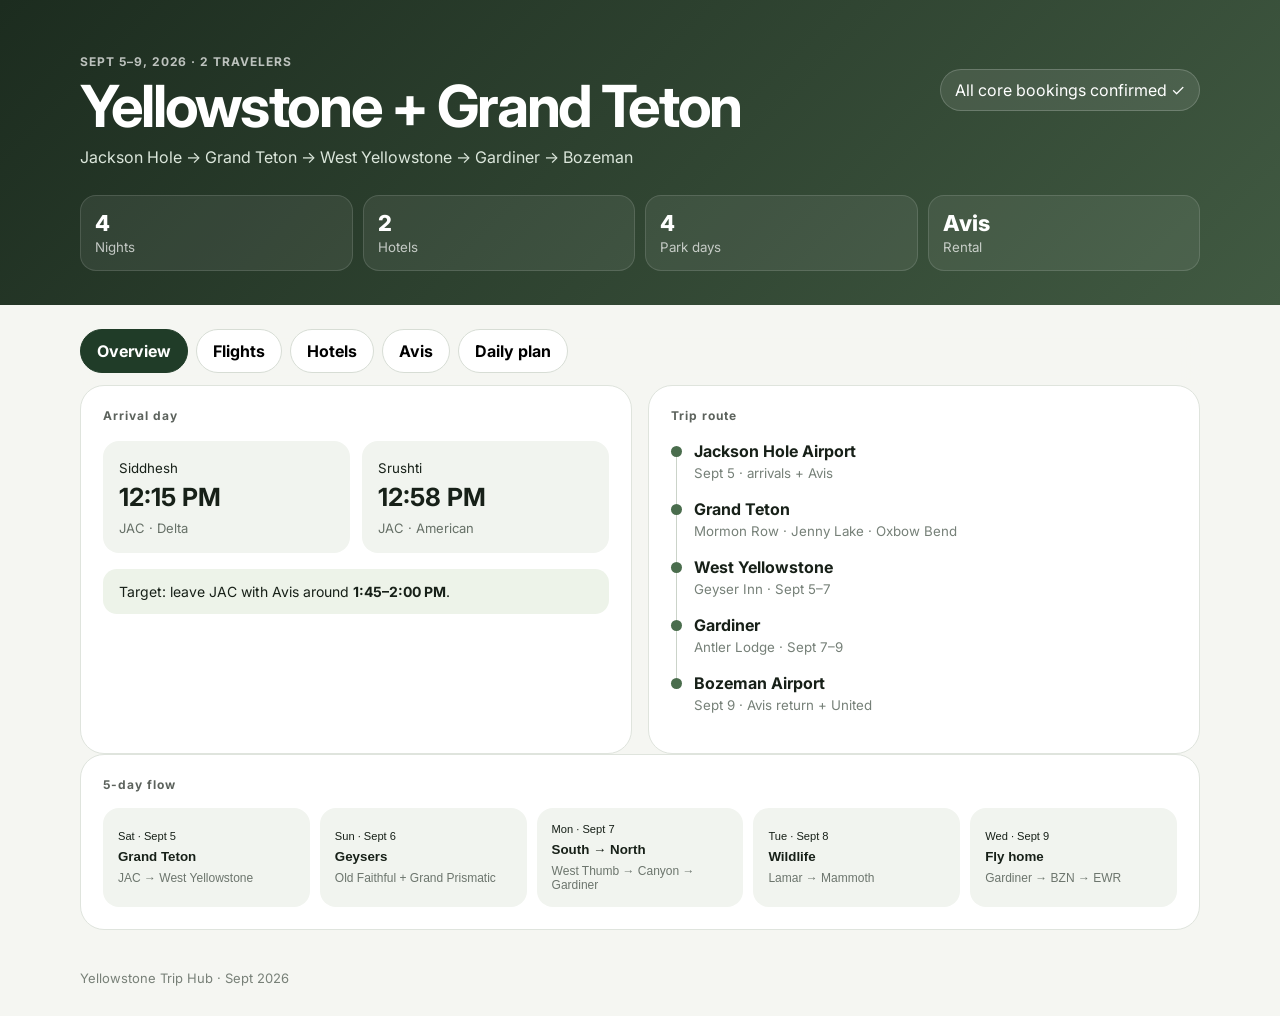
==== yellowstone/index.html @ fd6eacc7 "Add public Yellowstone trip hub" ====
<!doctype html><html lang="en"><head><meta charset="utf-8"/><meta name="viewport" content="width=device-width,initial-scale=1"/><title>Yellowstone + Grand Teton 2026</title><meta name="description" content="Yellowstone + Grand Teton trip hub — Sept 5–9, 2026."/><link rel="preconnect" href="https://fonts.googleapis.com"><link rel="preconnect" href="https://fonts.gstatic.com" crossorigin><link href="https://fonts.googleapis.com/css2?family=Inter:wght@400;500;600;700;800&display=swap" rel="stylesheet"><link rel="stylesheet" href="styles.css"/></head><body><header class="hero"><div class="wrap"><div class="eyebrow">SEPT 5–9, 2026 · 2 TRAVELERS</div><div class="hero-row"><div><h1>Yellowstone + Grand Teton</h1><p>Jackson Hole → Grand Teton → West Yellowstone → Gardiner → Bozeman</p></div><div class="status">All core bookings confirmed ✓</div></div><div class="stats"><div><span>4</span><small>Nights</small></div><div><span>2</span><small>Hotels</small></div><div><span>4</span><small>Park days</small></div><div><span>Avis</span><small>Rental</small></div></div></div></header><main class="wrap"><nav class="tabs"><button class="tab active" data-tab="overview">Overview</button><button class="tab" data-tab="flights">Flights</button><button class="tab" data-tab="hotels">Hotels</button><button class="tab" data-tab="car">Avis</button><button class="tab" data-tab="itinerary">Daily plan</button></nav><section id="overview" class="panel active"><div class="grid two"><article class="card"><div class="section-title">Arrival day</div><div class="arrival-grid"><div class="arrival"><small>Siddhesh</small><strong>12:15 PM</strong><span>JAC · Delta</span></div><div class="arrival"><small>Srushti</small><strong>12:58 PM</strong><span>JAC · American</span></div></div><div class="callout">Target: leave JAC with Avis around <strong>1:45–2:00 PM</strong>.</div></article><article class="card"><div class="section-title">Trip route</div><div class="route"><div><i></i><span><b>Jackson Hole Airport</b><small>Sept 5 · arrivals + Avis</small></span></div><div><i></i><span><b>Grand Teton</b><small>Mormon Row · Jenny Lake · Oxbow Bend</small></span></div><div><i></i><span><b>West Yellowstone</b><small>Geyser Inn · Sept 5–7</small></span></div><div><i></i><span><b>Gardiner</b><small>Antler Lodge · Sept 7–9</small></span></div><div><i></i><span><b>Bozeman Airport</b><small>Sept 9 · Avis return + United</small></span></div></div></article></div><article class="card"><div class="section-title">5-day flow</div><div class="day-strip"><button data-open-day="d5"><small>Sat · Sept 5</small><b>Grand Teton</b><span>JAC → West Yellowstone</span></button><button data-open-day="d6"><small>Sun · Sept 6</small><b>Geysers</b><span>Old Faithful + Grand Prismatic</span></button><button data-open-day="d7"><small>Mon · Sept 7</small><b>South → North</b><span>West Thumb → Canyon → Gardiner</span></button><button data-open-day="d8"><small>Tue · Sept 8</small><b>Wildlife</b><span>Lamar → Mammoth</span></button><button data-open-day="d9"><small>Wed · Sept 9</small><b>Fly home</b><span>Gardiner → BZN → EWR</span></button></div></article></section><section id="flights" class="panel"><div class="grid two"><article class="ticket"><div class="ticket-top"><div><small>SIDDHESH · OUTBOUND · SEPT 5</small><h2>Delta</h2></div><span>2 segments</span></div><div class="airport-row"><div><b>SEA</b><strong>7:15 AM</strong></div><div class="plane">✈<small>via SLC</small></div><div class="right"><b>JAC</b><strong>12:15 PM</strong></div></div><div class="ticket-bottom"><div><small>DL2858</small><b>SEA → SLC</b><span>Seat 22A</span></div><div><small>DL2282</small><b>SLC → JAC</b><span>Seat 14F</span></div></div><a class="action" href="https://www.delta.com/my-trips/search" target="_blank" rel="noopener">Open Delta My Trips ↗</a></article><article class="ticket"><div class="ticket-top"><div><small>SRUSHTI · OUTBOUND · SEPT 5</small><h2>American AA2295</h2></div><span class="good">Confirmed ✓</span></div><div class="airport-row"><div><b>JFK</b><strong>10:00 AM</strong><small>Terminal 8</small></div><div class="plane">✈<small>Nonstop</small></div><div class="right"><b>JAC</b><strong>12:58 PM</strong></div></div><div class="ticket-bottom three"><div><small>PASSENGER</small><b>Srushti</b></div><div><small>SEAT</small><b>25A</b></div><div><small>STATUS</small><b>Confirmed</b></div></div><a class="action" href="https://www.aa.com/reservation/view/find-your-trip" target="_blank" rel="noopener">Open American booking ↗</a></article></div><article class="ticket wide"><div class="ticket-top"><div><small>RETURN · BOTH TRAVELERS · SEPT 9</small><h2>United UA2650</h2></div><span>Nonstop · 4h 19m</span></div><div class="airport-row large"><div><b>BZN</b><strong>1:21 PM</strong></div><div class="plane line">✈<small>737 MAX 8</small></div><div class="right"><b>EWR</b><strong>7:40 PM</strong></div></div><div class="callout"><strong>Siddhesh:</strong> Seat 32A · <strong>Srushti:</strong> booking confirmed</div><a class="action" href="https://www.united.com/en/us/manageres/mytrips" target="_blank" rel="noopener">Open United My Trips ↗</a></article></section><section id="hotels" class="panel"><div class="grid two"><article class="hotel-card"><div class="hotel-photo photo-west"></div><div class="hotel-body"><small>STAY 1 · SEPT 5–7</small><h2>Geyser Inn</h2><p>West Yellowstone, Montana</p><div class="hotel-times"><div><small>CHECK-IN</small><b>Sept 5 · 4:00 PM</b></div><div><small>CHECK-OUT</small><b>Sept 7 · 11:00 AM</b></div></div><div class="links"><a href="https://www.google.com/maps/search/?api=1&query=Geyser+Inn+West+Yellowstone" target="_blank" rel="noopener">Maps ↗</a><a href="https://www.hotels.com/" target="_blank" rel="noopener">Hotels.com ↗</a></div></div></article><article class="hotel-card"><div class="hotel-photo photo-gardiner"></div><div class="hotel-body"><small>STAY 2 · SEPT 7–9</small><h2>Antler Lodge</h2><p>107 Hellroaring Street, Gardiner, MT 59030</p><div class="room">Standard Room · 2 Queen Beds · 2 guests</div><div class="links"><a href="https://www.google.com/maps/search/?api=1&query=Antler+Lodge+Gardiner+Montana" target="_blank" rel="noopener">Maps ↗</a></div></div></article></div></section><section id="car" class="panel"><article class="card"><div class="section-title">One-way rental · Avis</div><h2>Jackson Hole → Bozeman</h2><div class="car-flow"><div><small>PICKUP</small><b>JAC</b><strong>Sept 5 · 12:00 PM</strong><span>Jackson Hole Airport</span><a href="https://www.google.com/maps/search/?api=1&query=Avis+Jackson+Hole+Airport" target="_blank" rel="noopener">Open Maps ↗</a></div><div class="arrow">→</div><div><small>DROP-OFF</small><b>BZN</b><strong>Sept 9 · booked 12:00 PM</strong><span>Bozeman Airport</span><a href="https://www.google.com/maps/search/?api=1&query=Avis+Bozeman+Airport" target="_blank" rel="noopener">Open Maps ↗</a></div></div><div class="callout">Recommended actual return: <strong>10:45–11:00 AM</strong> for the 1:21 PM United flight.</div><a class="action" href="https://www.avis.com/en/reservation/view-modify-cancel" target="_blank" rel="noopener">Manage Avis reservation ↗</a></article></section><section id="itinerary" class="panel"><div class="timeline"><article id="d5" class="day-card"><header><small>SAT · SEPT 5</small><h2>Grand Teton arrival day</h2><span>LOCKED</span></header><div class="stops"><a href="https://www.google.com/maps/search/?api=1&query=Mormon+Row+Grand+Teton" target="_blank"><b>Mormon Row</b><small>20–30 min</small></a><a href="https://www.google.com/maps/search/?api=1&query=Snake+River+Overlook+Grand+Teton" target="_blank"><b>Snake River Overlook</b><small>10–15 min</small></a><a href="https://www.google.com/maps/search/?api=1&query=Jenny+Lake+Scenic+Drive" target="_blank"><b>Jenny Lake Scenic Drive</b><small>30–45 min</small></a><a href="https://www.google.com/maps/search/?api=1&query=Oxbow+Bend+Grand+Teton" target="_blank"><b>Oxbow Bend</b><small>15–20 min</small></a></div><p>Then drive north to West Yellowstone. West Thumb only if substantially ahead of schedule.</p></article><article id="d6" class="day-card"><header><small>SUN · SEPT 6</small><h2>Geyser country</h2></header><ol><li><b>Old Faithful + Upper Geyser Basin</b><span>~3 hr · start around 6:00 AM</span></li><li><b>Black Sand Basin</b><span>30–45 min</span></li><li><b>Grand Prismatic boardwalk + Overlook</b><span>Later morning / noon</span></li><li><b>Norris Geyser Basin</b><span>Optional if timing and energy are good</span></li></ol></article><article id="d7" class="day-card"><header><small>MON · SEPT 7</small><h2>South → North Yellowstone</h2></header><div class="chips"><span>West Thumb</span><span>Yellowstone Lake</span><span>Mud Volcano</span><span>Hayden Valley</span><span>Lower Falls</span><span>Artist Point</span><span>Upper Falls</span><span>Gardiner</span></div></article><article id="d8" class="day-card"><header><small>TUE · SEPT 8</small><h2>Wildlife + Mammoth</h2></header><div class="time-grid"><div><small>~5:30 AM</small><b>Lamar Valley</b><span>2–3 hr · sunrise wildlife</span></div><div><small>LATE MORNING</small><b>Tower Fall</b><span>20–30 min</span></div><div><small>MIDDAY</small><b>Mammoth Terraces</b><span>1–1.5 hr · must-do</span></div></div></article><article id="d9" class="day-card"><header><small>WED · SEPT 9</small><h2>Fly home</h2></header><div class="time-grid"><div><small>~8:30 AM</small><b>Leave Gardiner</b></div><div><small>10:45–11:00 AM</small><b>Return Avis at BZN</b></div><div><small>1:21 PM</small><b>UA2650 departs</b></div></div></article></div></section></main><footer class="wrap footer">Yellowstone Trip Hub · Sept 2026</footer><script src="app.js"></script></body></html>
---- yellowstone/styles.css ----
*{box-sizing:border-box}html{scroll-behavior:smooth}body{margin:0;font-family:Inter,system-ui,sans-serif;background:#f5f6f2;color:#172018}.wrap{width:min(1120px,calc(100% - 32px));margin:auto}.hero{background:linear-gradient(135deg,#1c2c1f,#415a42);color:#fff;padding:54px 0 34px}.eyebrow,.section-title,.ticket small,.hotel-card small,.ref-card small{letter-spacing:.08em;font-size:12px;font-weight:700;opacity:.7}.hero-row{display:flex;justify-content:space-between;align-items:flex-start;gap:24px}.hero h1{font-size:clamp(32px,6vw,58px);line-height:1;margin:8px 0 12px;letter-spacing:-.04em}.hero p{margin:0;color:#dbe6db}.status{background:#ffffff18;border:1px solid #ffffff30;padding:10px 14px;border-radius:999px;white-space:nowrap}.stats{display:grid;grid-template-columns:repeat(4,1fr);gap:10px;margin-top:28px}.stats div{background:#ffffff12;border:1px solid #ffffff20;border-radius:16px;padding:14px}.stats span{display:block;font-size:22px;font-weight:800}.stats small{opacity:.7}main{padding:24px 0 40px}.tabs{display:flex;gap:8px;overflow:auto;padding-bottom:12px;position:sticky;top:0;background:#f5f6f2ee;backdrop-filter:blur(12px);z-index:5}.tab{border:1px solid #d7ddd5;background:white;padding:11px 16px;border-radius:999px;font:inherit;font-weight:700;cursor:pointer;white-space:nowrap}.tab.active{background:#203c28;color:white;border-color:#203c28}.panel{display:none}.panel.active{display:block}.grid{display:grid;gap:16px}.grid.two{grid-template-columns:repeat(2,minmax(0,1fr))}.grid.three{grid-template-columns:repeat(3,minmax(0,1fr))}.card,.ticket,.hotel-card,.day-card,.ref-card{background:white;border:1px solid #dfe4dd;border-radius:24px;overflow:hidden}.card{padding:22px}.card h2{margin:6px 0 0}.arrival-grid{display:grid;grid-template-columns:1fr 1fr;gap:12px;margin-top:18px}.arrival{background:#f1f4ef;border-radius:16px;padding:16px}.arrival strong{display:block;font-size:25px;margin:5px 0}.arrival span{font-size:13px;color:#667067}.callout{margin-top:16px;padding:14px 16px;background:#edf3e9;border-radius:14px;font-size:14px}.route{margin-top:18px}.route>div{display:flex;gap:12px;min-height:58px}.route i{width:11px;height:11px;background:#4a6d4d;border-radius:50%;margin-top:5px;position:relative;flex:none}.route>div:not(:last-child) i:after{content:"";position:absolute;left:5px;top:11px;width:1px;height:47px;background:#cbd3c9}.route b,.route small{display:block}.route small{color:#768078;margin-top:4px}.day-strip{display:grid;grid-template-columns:repeat(5,1fr);gap:10px;margin-top:16px}.day-strip button{border:0;background:#f1f4ef;border-radius:16px;padding:15px;text-align:left;cursor:pointer;color:inherit}.day-strip small,.day-strip b,.day-strip span{display:block}.day-strip b{margin:7px 0}.day-strip span{font-size:12px;color:#6c756d}.ticket{padding:0}.ticket-top,.ticket-bottom{display:flex;justify-content:space-between;gap:16px;padding:20px}.ticket-top h2{margin:5px 0 0}.ticket-top>span{background:#f1f4ef;padding:8px 10px;border-radius:999px;height:max-content;font-size:12px}.ticket-top .good{background:#e9f4e8}.airport-row{display:grid;grid-template-columns:1fr auto 1fr;align-items:center;padding:10px 20px 24px}.airport-row b{font-size:34px}.airport-row strong,.airport-row small{display:block;margin-top:5px}.airport-row .right{text-align:right}.plane{text-align:center;color:#6d756e}.plane small{font-size:11px}.ticket-bottom{border-top:1px dashed #cbd1ca;background:#f7f8f5}.ticket-bottom>div{display:flex;flex-direction:column;gap:4px}.ticket-bottom.three{display:grid;grid-template-columns:repeat(3,1fr)}.action{display:block;margin:0 20px 20px;text-decoration:none;color:#244c2d;font-weight:700;font-size:14px}.hotel-photo{height:150px;background-size:cover;background-position:center}.photo-west{background:linear-gradient(135deg,#5d735d,#a8b8a5)}.photo-gardiner{background:linear-gradient(135deg,#73624e,#bba68a)}.hotel-body{padding:20px}.hotel-body h2{margin:7px 0 4px}.hotel-body p{color:#6a736b}.hotel-times{display:grid;grid-template-columns:1fr 1fr;gap:10px;margin-top:16px}.hotel-times>div,.ref,.room{background:#f3f5f1;border-radius:14px;padding:13px}.hotel-times b,.ref strong{display:block;margin-top:5px}.ref{margin-top:12px}.links{display:flex;gap:10px;margin-top:16px}.links a,.car-flow a{color:#285635;text-decoration:none;font-weight:700;font-size:14px}.car-flow{display:grid;grid-template-columns:1fr auto 1fr;align-items:center;gap:16px;margin-top:20px}.car-flow>div:not(.arrow){background:#f1f4ef;border-radius:18px;padding:18px}.car-flow small,.car-flow b,.car-flow strong,.car-flow span,.car-flow a{display:block}.car-flow b{font-size:34px;margin:5px 0}.car-flow span{color:#687269;margin:6px 0 14px}.arrow{font-size:28px;color:#839084}.timeline{display:grid;gap:16px}.day-card{padding:22px}.day-card header{position:relative}.day-card header h2{margin:5px 0 0}.day-card header span{position:absolute;right:0;top:0;background:#edf3e9;padding:7px 10px;border-radius:999px;font-size:11px;font-weight:800}.stops,.time-grid{display:grid;grid-template-columns:repeat(4,1fr);gap:10px;margin-top:18px}.stops a,.time-grid>div{background:#f1f4ef;border-radius:14px;padding:13px;text-decoration:none;color:inherit}.stops b,.stops small,.time-grid small,.time-grid b,.time-grid span{display:block}.stops small,.time-grid span{color:#6e786f;margin-top:5px}.day-card ol{padding-left:22px}.day-card li{padding:10px}.day-card li span{display:block;color:#6e786f;font-size:13px;margin-top:4px}.chips{display:flex;flex-wrap:wrap;gap:8px;margin-top:16px}.chips span{background:#f1f4ef;border-radius:999px;padding:9px 12px}.time-grid{grid-template-columns:repeat(3,1fr)}.ref-card{padding:18px}.ref-card h3{margin:6px 0}.ref-card p{color:#687269}.ref-card>div{background:#f2f4f0;border-radius:12px;padding:12px;margin-top:10px}.ref-card b{display:block;margin-top:5px;overflow-wrap:anywhere}.privacy-note{margin-top:18px;padding:14px 16px;border-radius:14px;background:#fff3d6;color:#594512;font-size:13px}.footer{padding:0 0 30px;color:#788078;font-size:13px}@media(max-width:800px){.hero-row{display:block}.status{display:inline-block;margin-top:18px}.grid.two,.grid.three{grid-template-columns:1fr}.day-strip{grid-template-columns:1fr 1fr}.stops{grid-template-columns:1fr 1fr}.stats{grid-template-columns:1fr 1fr}.car-flow{grid-template-columns:1fr}.arrow{transform:rotate(90deg);text-align:center}.time-grid{grid-template-columns:1fr}}@media(max-width:480px){.wrap{width:min(100% - 20px,1120px)}.hero{padding-top:38px}.arrival-grid,.hotel-times{grid-template-columns:1fr}.day-strip{grid-template-columns:1fr}.stops{grid-template-columns:1fr}.ticket-bottom.three{grid-template-columns:1fr}.airport-row b{font-size:28px}}
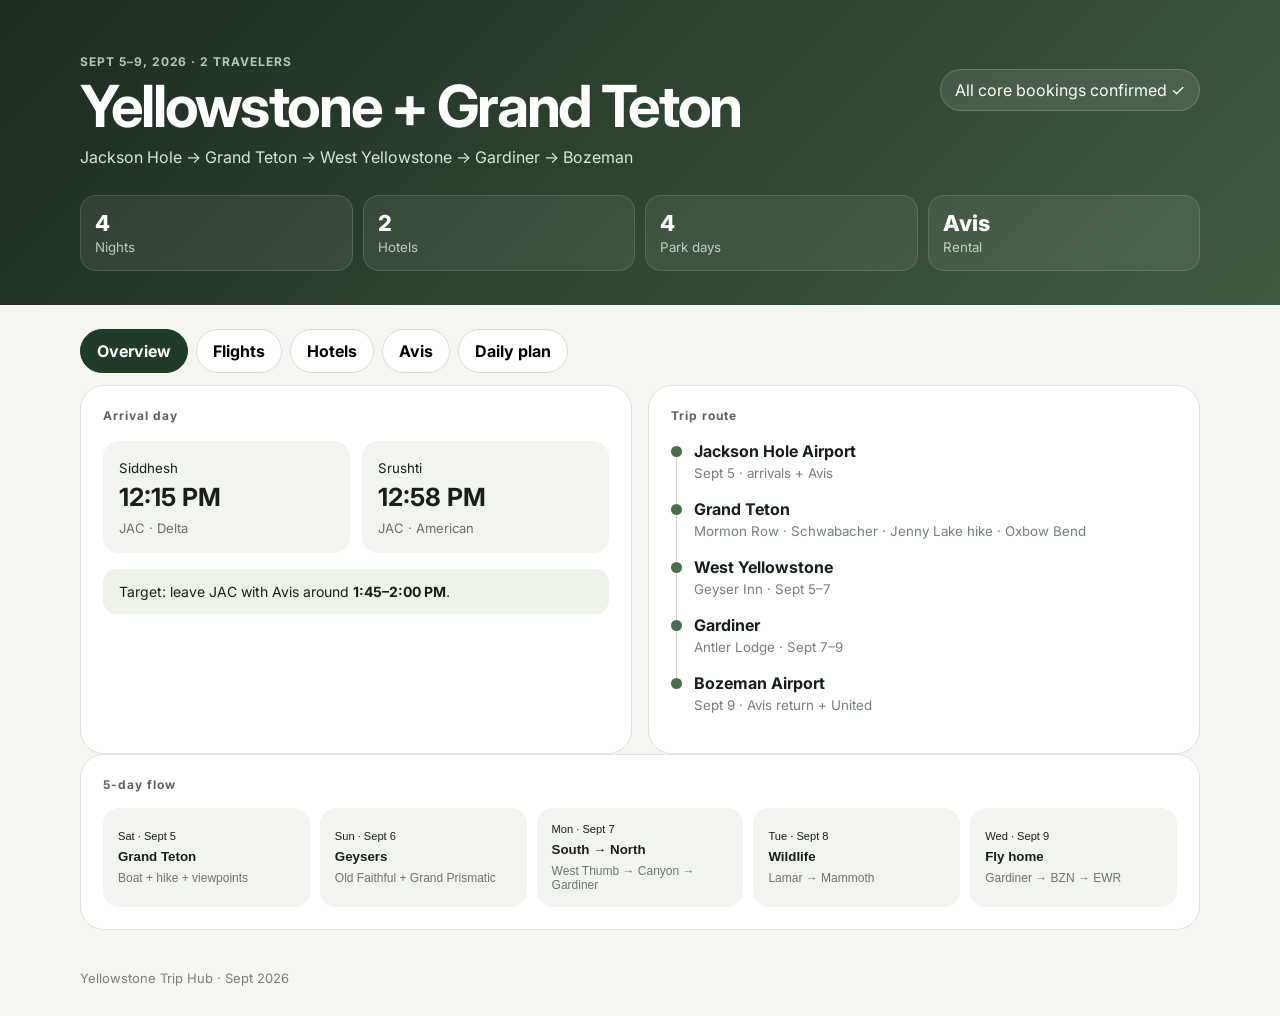
==== commit dbd894cc: "Upgrade Grand Teton day with Jenny Lake hike and Schwabacher" ====
--- a/yellowstone/index.html
+++ b/yellowstone/index.html
@@ -1 +1 @@
-<!doctype html><html lang="en"><head><meta charset="utf-8"/><meta name="viewport" content="width=device-width,initial-scale=1"/><title>Yellowstone + Grand Teton 2026</title><meta name="description" content="Yellowstone + Grand Teton trip hub — Sept 5–9, 2026."/><link rel="preconnect" href="https://fonts.googleapis.com"><link rel="preconnect" href="https://fonts.gstatic.com" crossorigin><link href="https://fonts.googleapis.com/css2?family=Inter:wght@400;500;600;700;800&display=swap" rel="stylesheet"><link rel="stylesheet" href="styles.css"/></head><body><header class="hero"><div class="wrap"><div class="eyebrow">SEPT 5–9, 2026 · 2 TRAVELERS</div><div class="hero-row"><div><h1>Yellowstone + Grand Teton</h1><p>Jackson Hole → Grand Teton → West Yellowstone → Gardiner → Bozeman</p></div><div class="status">All core bookings confirmed ✓</div></div><div class="stats"><div><span>4</span><small>Nights</small></div><div><span>2</span><small>Hotels</small></div><div><span>4</span><small>Park days</small></div><div><span>Avis</span><small>Rental</small></div></div></div></header><main class="wrap"><nav class="tabs"><button class="tab active" data-tab="overview">Overview</button><button class="tab" data-tab="flights">Flights</button><button class="tab" data-tab="hotels">Hotels</button><button class="tab" data-tab="car">Avis</button><button class="tab" data-tab="itinerary">Daily plan</button></nav><section id="overview" class="panel active"><div class="grid two"><article class="card"><div class="section-title">Arrival day</div><div class="arrival-grid"><div class="arrival"><small>Siddhesh</small><strong>12:15 PM</strong><span>JAC · Delta</span></div><div class="arrival"><small>Srushti</small><strong>12:58 PM</strong><span>JAC · American</span></div></div><div class="callout">Target: leave JAC with Avis around <strong>1:45–2:00 PM</strong>.</div></article><article class="card"><div class="section-title">Trip route</div><div class="route"><div><i></i><span><b>Jackson Hole Airport</b><small>Sept 5 · arrivals + Avis</small></span></div><div><i></i><span><b>Grand Teton</b><small>Mormon Row · Jenny Lake · Oxbow Bend</small></span></div><div><i></i><span><b>West Yellowstone</b><small>Geyser Inn · Sept 5–7</small></span></div><div><i></i><span><b>Gardiner</b><small>Antler Lodge · Sept 7–9</small></span></div><div><i></i><span><b>Bozeman Airport</b><small>Sept 9 · Avis return + United</small></span></div></div></article></div><article class="card"><div class="section-title">5-day flow</div><div class="day-strip"><button data-open-day="d5"><small>Sat · Sept 5</small><b>Grand Teton</b><span>JAC → West Yellowstone</span></button><button data-open-day="d6"><small>Sun · Sept 6</small><b>Geysers</b><span>Old Faithful + Grand Prismatic</span></button><button data-open-day="d7"><small>Mon · Sept 7</small><b>South → North</b><span>West Thumb → Canyon → Gardiner</span></button><button data-open-day="d8"><small>Tue · Sept 8</small><b>Wildlife</b><span>Lamar → Mammoth</span></button><button data-open-day="d9"><small>Wed · Sept 9</small><b>Fly home</b><span>Gardiner → BZN → EWR</span></button></div></article></section><section id="flights" class="panel"><div class="grid two"><article class="ticket"><div class="ticket-top"><div><small>SIDDHESH · OUTBOUND · SEPT 5</small><h2>Delta</h2></div><span>2 segments</span></div><div class="airport-row"><div><b>SEA</b><strong>7:15 AM</strong></div><div class="plane">✈<small>via SLC</small></div><div class="right"><b>JAC</b><strong>12:15 PM</strong></div></div><div class="ticket-bottom"><div><small>DL2858</small><b>SEA → SLC</b><span>Seat 22A</span></div><div><small>DL2282</small><b>SLC → JAC</b><span>Seat 14F</span></div></div><a class="action" href="https://www.delta.com/my-trips/search" target="_blank" rel="noopener">Open Delta My Trips ↗</a></article><article class="ticket"><div class="ticket-top"><div><small>SRUSHTI · OUTBOUND · SEPT 5</small><h2>American AA2295</h2></div><span class="good">Confirmed ✓</span></div><div class="airport-row"><div><b>JFK</b><strong>10:00 AM</strong><small>Terminal 8</small></div><div class="plane">✈<small>Nonstop</small></div><div class="right"><b>JAC</b><strong>12:58 PM</strong></div></div><div class="ticket-bottom three"><div><small>PASSENGER</small><b>Srushti</b></div><div><small>SEAT</small><b>25A</b></div><div><small>STATUS</small><b>Confirmed</b></div></div><a class="action" href="https://www.aa.com/reservation/view/find-your-trip" target="_blank" rel="noopener">Open American booking ↗</a></article></div><article class="ticket wide"><div class="ticket-top"><div><small>RETURN · BOTH TRAVELERS · SEPT 9</small><h2>United UA2650</h2></div><span>Nonstop · 4h 19m</span></div><div class="airport-row large"><div><b>BZN</b><strong>1:21 PM</strong></div><div class="plane line">✈<small>737 MAX 8</small></div><div class="right"><b>EWR</b><strong>7:40 PM</strong></div></div><div class="callout"><strong>Siddhesh:</strong> Seat 32A · <strong>Srushti:</strong> booking confirmed</div><a class="action" href="https://www.united.com/en/us/manageres/mytrips" target="_blank" rel="noopener">Open United My Trips ↗</a></article></section><section id="hotels" class="panel"><div class="grid two"><article class="hotel-card"><div class="hotel-photo photo-west"></div><div class="hotel-body"><small>STAY 1 · SEPT 5–7</small><h2>Geyser Inn</h2><p>West Yellowstone, Montana</p><div class="hotel-times"><div><small>CHECK-IN</small><b>Sept 5 · 4:00 PM</b></div><div><small>CHECK-OUT</small><b>Sept 7 · 11:00 AM</b></div></div><div class="links"><a href="https://www.google.com/maps/search/?api=1&query=Geyser+Inn+West+Yellowstone" target="_blank" rel="noopener">Maps ↗</a><a href="https://www.hotels.com/" target="_blank" rel="noopener">Hotels.com ↗</a></div></div></article><article class="hotel-card"><div class="hotel-photo photo-gardiner"></div><div class="hotel-body"><small>STAY 2 · SEPT 7–9</small><h2>Antler Lodge</h2><p>107 Hellroaring Street, Gardiner, MT 59030</p><div class="room">Standard Room · 2 Queen Beds · 2 guests</div><div class="links"><a href="https://www.google.com/maps/search/?api=1&query=Antler+Lodge+Gardiner+Montana" target="_blank" rel="noopener">Maps ↗</a></div></div></article></div></section><section id="car" class="panel"><article class="card"><div class="section-title">One-way rental · Avis</div><h2>Jackson Hole → Bozeman</h2><div class="car-flow"><div><small>PICKUP</small><b>JAC</b><strong>Sept 5 · 12:00 PM</strong><span>Jackson Hole Airport</span><a href="https://www.google.com/maps/search/?api=1&query=Avis+Jackson+Hole+Airport" target="_blank" rel="noopener">Open Maps ↗</a></div><div class="arrow">→</div><div><small>DROP-OFF</small><b>BZN</b><strong>Sept 9 · booked 12:00 PM</strong><span>Bozeman Airport</span><a href="https://www.google.com/maps/search/?api=1&query=Avis+Bozeman+Airport" target="_blank" rel="noopener">Open Maps ↗</a></div></div><div class="callout">Recommended actual return: <strong>10:45–11:00 AM</strong> for the 1:21 PM United flight.</div><a class="action" href="https://www.avis.com/en/reservation/view-modify-cancel" target="_blank" rel="noopener">Manage Avis reservation ↗</a></article></section><section id="itinerary" class="panel"><div class="timeline"><article id="d5" class="day-card"><header><small>SAT · SEPT 5</small><h2>Grand Teton arrival day</h2><span>LOCKED</span></header><div class="stops"><a href="https://www.google.com/maps/search/?api=1&query=Mormon+Row+Grand+Teton" target="_blank"><b>Mormon Row</b><small>20–30 min</small></a><a href="https://www.google.com/maps/search/?api=1&query=Snake+River+Overlook+Grand+Teton" target="_blank"><b>Snake River Overlook</b><small>10–15 min</small></a><a href="https://www.google.com/maps/search/?api=1&query=Jenny+Lake+Scenic+Drive" target="_blank"><b>Jenny Lake Scenic Drive</b><small>30–45 min</small></a><a href="https://www.google.com/maps/search/?api=1&query=Oxbow+Bend+Grand+Teton" target="_blank"><b>Oxbow Bend</b><small>15–20 min</small></a></div><p>Then drive north to West Yellowstone. West Thumb only if substantially ahead of schedule.</p></article><article id="d6" class="day-card"><header><small>SUN · SEPT 6</small><h2>Geyser country</h2></header><ol><li><b>Old Faithful + Upper Geyser Basin</b><span>~3 hr · start around 6:00 AM</span></li><li><b>Black Sand Basin</b><span>30–45 min</span></li><li><b>Grand Prismatic boardwalk + Overlook</b><span>Later morning / noon</span></li><li><b>Norris Geyser Basin</b><span>Optional if timing and energy are good</span></li></ol></article><article id="d7" class="day-card"><header><small>MON · SEPT 7</small><h2>South → North Yellowstone</h2></header><div class="chips"><span>West Thumb</span><span>Yellowstone Lake</span><span>Mud Volcano</span><span>Hayden Valley</span><span>Lower Falls</span><span>Artist Point</span><span>Upper Falls</span><span>Gardiner</span></div></article><article id="d8" class="day-card"><header><small>TUE · SEPT 8</small><h2>Wildlife + Mammoth</h2></header><div class="time-grid"><div><small>~5:30 AM</small><b>Lamar Valley</b><span>2–3 hr · sunrise wildlife</span></div><div><small>LATE MORNING</small><b>Tower Fall</b><span>20–30 min</span></div><div><small>MIDDAY</small><b>Mammoth Terraces</b><span>1–1.5 hr · must-do</span></div></div></article><article id="d9" class="day-card"><header><small>WED · SEPT 9</small><h2>Fly home</h2></header><div class="time-grid"><div><small>~8:30 AM</small><b>Leave Gardiner</b></div><div><small>10:45–11:00 AM</small><b>Return Avis at BZN</b></div><div><small>1:21 PM</small><b>UA2650 departs</b></div></div></article></div></section></main><footer class="wrap footer">Yellowstone Trip Hub · Sept 2026</footer><script src="app.js"></script></body></html>+<!doctype html><html lang="en"><head><meta charset="utf-8"/><meta name="viewport" content="width=device-width,initial-scale=1"/><title>Yellowstone + Grand Teton 2026</title><meta name="description" content="Yellowstone + Grand Teton trip hub — Sept 5–9, 2026."/><link rel="preconnect" href="https://fonts.googleapis.com"><link rel="preconnect" href="https://fonts.gstatic.com" crossorigin><link href="https://fonts.googleapis.com/css2?family=Inter:wght@400;500;600;700;800&display=swap" rel="stylesheet"><link rel="stylesheet" href="styles.css"/></head><body><header class="hero"><div class="wrap"><div class="eyebrow">SEPT 5–9, 2026 · 2 TRAVELERS</div><div class="hero-row"><div><h1>Yellowstone + Grand Teton</h1><p>Jackson Hole → Grand Teton → West Yellowstone → Gardiner → Bozeman</p></div><div class="status">All core bookings confirmed ✓</div></div><div class="stats"><div><span>4</span><small>Nights</small></div><div><span>2</span><small>Hotels</small></div><div><span>4</span><small>Park days</small></div><div><span>Avis</span><small>Rental</small></div></div></div></header><main class="wrap"><nav class="tabs"><button class="tab active" data-tab="overview">Overview</button><button class="tab" data-tab="flights">Flights</button><button class="tab" data-tab="hotels">Hotels</button><button class="tab" data-tab="car">Avis</button><button class="tab" data-tab="itinerary">Daily plan</button></nav><section id="overview" class="panel active"><div class="grid two"><article class="card"><div class="section-title">Arrival day</div><div class="arrival-grid"><div class="arrival"><small>Siddhesh</small><strong>12:15 PM</strong><span>JAC · Delta</span></div><div class="arrival"><small>Srushti</small><strong>12:58 PM</strong><span>JAC · American</span></div></div><div class="callout">Target: leave JAC with Avis around <strong>1:45–2:00 PM</strong>.</div></article><article class="card"><div class="section-title">Trip route</div><div class="route"><div><i></i><span><b>Jackson Hole Airport</b><small>Sept 5 · arrivals + Avis</small></span></div><div><i></i><span><b>Grand Teton</b><small>Mormon Row · Schwabacher · Jenny Lake hike · Oxbow Bend</small></span></div><div><i></i><span><b>West Yellowstone</b><small>Geyser Inn · Sept 5–7</small></span></div><div><i></i><span><b>Gardiner</b><small>Antler Lodge · Sept 7–9</small></span></div><div><i></i><span><b>Bozeman Airport</b><small>Sept 9 · Avis return + United</small></span></div></div></article></div><article class="card"><div class="section-title">5-day flow</div><div class="day-strip"><button data-open-day="d5"><small>Sat · Sept 5</small><b>Grand Teton</b><span>Boat + hike + viewpoints</span></button><button data-open-day="d6"><small>Sun · Sept 6</small><b>Geysers</b><span>Old Faithful + Grand Prismatic</span></button><button data-open-day="d7"><small>Mon · Sept 7</small><b>South → North</b><span>West Thumb → Canyon → Gardiner</span></button><button data-open-day="d8"><small>Tue · Sept 8</small><b>Wildlife</b><span>Lamar → Mammoth</span></button><button data-open-day="d9"><small>Wed · Sept 9</small><b>Fly home</b><span>Gardiner → BZN → EWR</span></button></div></article></section><section id="flights" class="panel"><div class="grid two"><article class="ticket"><div class="ticket-top"><div><small>SIDDHESH · OUTBOUND · SEPT 5</small><h2>Delta</h2></div><span>2 segments</span></div><div class="airport-row"><div><b>SEA</b><strong>7:15 AM</strong></div><div class="plane">✈<small>via SLC</small></div><div class="right"><b>JAC</b><strong>12:15 PM</strong></div></div><div class="ticket-bottom"><div><small>DL2858</small><b>SEA → SLC</b><span>Seat 22A</span></div><div><small>DL2282</small><b>SLC → JAC</b><span>Seat 14F</span></div></div><a class="action" href="https://www.delta.com/my-trips/search" target="_blank" rel="noopener">Open Delta My Trips ↗</a></article><article class="ticket"><div class="ticket-top"><div><small>SRUSHTI · OUTBOUND · SEPT 5</small><h2>American AA2295</h2></div><span class="good">Confirmed ✓</span></div><div class="airport-row"><div><b>JFK</b><strong>10:00 AM</strong><small>Terminal 8</small></div><div class="plane">✈<small>Nonstop</small></div><div class="right"><b>JAC</b><strong>12:58 PM</strong></div></div><div class="ticket-bottom three"><div><small>PASSENGER</small><b>Srushti</b></div><div><small>SEAT</small><b>25A</b></div><div><small>STATUS</small><b>Confirmed</b></div></div><a class="action" href="https://www.aa.com/reservation/view/find-your-trip" target="_blank" rel="noopener">Open American booking ↗</a></article></div><article class="ticket wide"><div class="ticket-top"><div><small>RETURN · BOTH TRAVELERS · SEPT 9</small><h2>United UA2650</h2></div><span>Nonstop · 4h 19m</span></div><div class="airport-row large"><div><b>BZN</b><strong>1:21 PM</strong></div><div class="plane line">✈<small>737 MAX 8</small></div><div class="right"><b>EWR</b><strong>7:40 PM</strong></div></div><div class="callout"><strong>Siddhesh:</strong> Seat 32A · <strong>Srushti:</strong> booking confirmed</div><a class="action" href="https://www.united.com/en/us/manageres/mytrips" target="_blank" rel="noopener">Open United My Trips ↗</a></article></section><section id="hotels" class="panel"><div class="grid two"><article class="hotel-card"><div class="hotel-photo photo-west"></div><div class="hotel-body"><small>STAY 1 · SEPT 5–7</small><h2>Geyser Inn</h2><p>West Yellowstone, Montana</p><div class="hotel-times"><div><small>CHECK-IN</small><b>Sept 5 · 4:00 PM</b></div><div><small>CHECK-OUT</small><b>Sept 7 · 11:00 AM</b></div></div><div class="links"><a href="https://www.google.com/maps/search/?api=1&query=Geyser+Inn+West+Yellowstone" target="_blank" rel="noopener">Maps ↗</a><a href="https://www.hotels.com/" target="_blank" rel="noopener">Hotels.com ↗</a></div></div></article><article class="hotel-card"><div class="hotel-photo photo-gardiner"></div><div class="hotel-body"><small>STAY 2 · SEPT 7–9</small><h2>Antler Lodge</h2><p>107 Hellroaring Street, Gardiner, MT 59030</p><div class="room">Standard Room · 2 Queen Beds · 2 guests</div><div class="links"><a href="https://www.google.com/maps/search/?api=1&query=Antler+Lodge+Gardiner+Montana" target="_blank" rel="noopener">Maps ↗</a></div></div></article></div></section><section id="car" class="panel"><article class="card"><div class="section-title">One-way rental · Avis</div><h2>Jackson Hole → Bozeman</h2><div class="car-flow"><div><small>PICKUP</small><b>JAC</b><strong>Sept 5 · 12:00 PM</strong><span>Jackson Hole Airport</span><a href="https://www.google.com/maps/search/?api=1&query=Avis+Jackson+Hole+Airport" target="_blank" rel="noopener">Open Maps ↗</a></div><div class="arrow">→</div><div><small>DROP-OFF</small><b>BZN</b><strong>Sept 9 · booked 12:00 PM</strong><span>Bozeman Airport</span><a href="https://www.google.com/maps/search/?api=1&query=Avis+Bozeman+Airport" target="_blank" rel="noopener">Open Maps ↗</a></div></div><div class="callout">Recommended actual return: <strong>10:45–11:00 AM</strong> for the 1:21 PM United flight.</div><a class="action" href="https://www.avis.com/en/reservation/view-modify-cancel" target="_blank" rel="noopener">Manage Avis reservation ↗</a></article></section><section id="itinerary" class="panel"><div class="timeline"><article id="d5" class="day-card"><header><small>SAT · SEPT 5</small><h2>Grand Teton — actually experience it</h2><span>LOCKED</span></header><ol><li><b>~2:20 PM · Mormon Row</b><span>20–30 min · classic barns + Tetons</span></li><li><b>~3:00 PM · Schwabacher Landing</b><span>30–40 min · short riverside walk, reflections + wildlife potential</span></li><li><b>~3:50–4:00 PM · Jenny Lake</b><span>~2–2.5 hr · shuttle boat → Hidden Falls → Inspiration Point if pace is good → boat back</span></li><li><b>~6:25 PM · Snake River Overlook</b><span>10–15 min · famous roadside viewpoint</span></li><li><b>~6:55 PM · Oxbow Bend</b><span>20–30 min · Mt. Moran, river, wildlife + evening light</span></li><li><b>~7:25 PM onward · drive to West Yellowstone</b><span>Expect a late hotel arrival. Do not rush Jenny Lake just to squeeze in West Thumb.</span></li></ol><div class="callout"><strong>Jenny Lake is the priority.</strong> Sept 5 shuttle operating hours are 7 AM–7 PM and boats run continuously roughly every 10–15 minutes. Hidden Falls is about 1 mile round-trip via shuttle; Inspiration Point is about 1.8 miles round-trip via shuttle.</div><div class="chips"><span>Boat ride ✓</span><span>Hike ✓</span><span>Waterfall ✓</span><span>Mountain viewpoint ✓</span><span>Wildlife/scenery ✓</span></div></article><article id="d6" class="day-card"><header><small>SUN · SEPT 6</small><h2>Geyser country</h2></header><ol><li><b>Old Faithful + Upper Geyser Basin</b><span>~3 hr · start around 6:00 AM</span></li><li><b>Black Sand Basin</b><span>30–45 min</span></li><li><b>Grand Prismatic boardwalk + Overlook</b><span>Later morning / noon</span></li><li><b>Norris Geyser Basin</b><span>Optional if timing and energy are good</span></li></ol></article><article id="d7" class="day-card"><header><small>MON · SEPT 7</small><h2>South → North Yellowstone</h2></header><div class="chips"><span>West Thumb</span><span>Yellowstone Lake</span><span>Mud Volcano</span><span>Hayden Valley</span><span>Lower Falls</span><span>Artist Point</span><span>Upper Falls</span><span>Gardiner</span></div></article><article id="d8" class="day-card"><header><small>TUE · SEPT 8</small><h2>Wildlife + Mammoth</h2></header><div class="time-grid"><div><small>~5:30 AM</small><b>Lamar Valley</b><span>2–3 hr · sunrise wildlife</span></div><div><small>LATE MORNING</small><b>Tower Fall</b><span>20–30 min</span></div><div><small>MIDDAY</small><b>Mammoth Terraces</b><span>1–1.5 hr · must-do</span></div></div></article><article id="d9" class="day-card"><header><small>WED · SEPT 9</small><h2>Fly home</h2></header><div class="time-grid"><div><small>~8:30 AM</small><b>Leave Gardiner</b></div><div><small>10:45–11:00 AM</small><b>Return Avis at BZN</b></div><div><small>1:21 PM</small><b>UA2650 departs</b></div></div></article></div></section></main><footer class="wrap footer">Yellowstone Trip Hub · Sept 2026</footer><script src="app.js"></script></body></html>
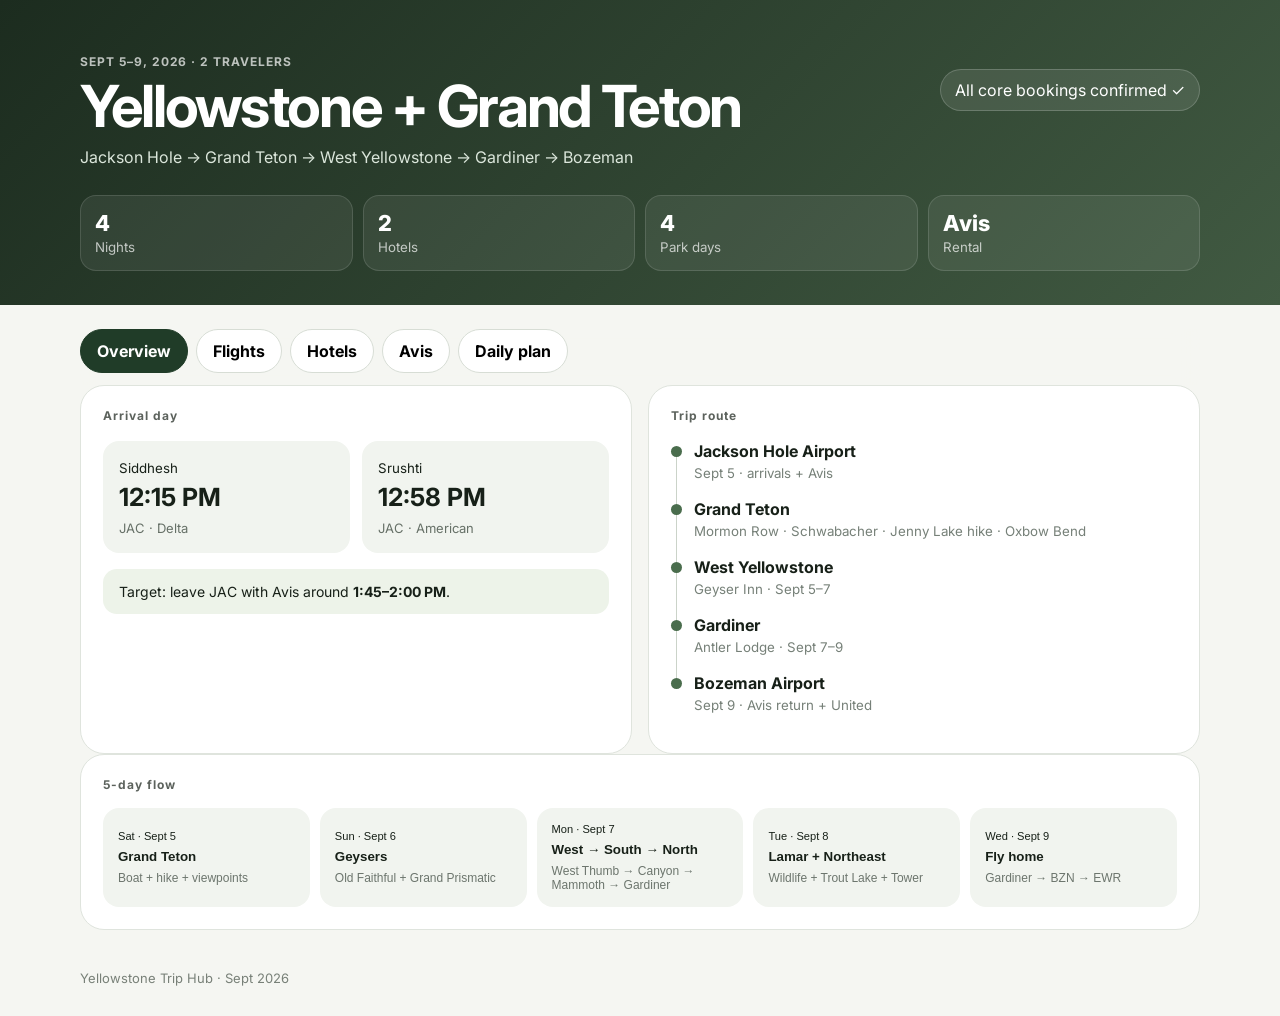
==== commit bffd318a: "Sync Sept 7–9 Yellowstone itinerary" ====
--- a/yellowstone/index.html
+++ b/yellowstone/index.html
@@ -1 +1 @@
-<!doctype html><html lang="en"><head><meta charset="utf-8"/><meta name="viewport" content="width=device-width,initial-scale=1"/><title>Yellowstone + Grand Teton 2026</title><meta name="description" content="Yellowstone + Grand Teton trip hub — Sept 5–9, 2026."/><link rel="preconnect" href="https://fonts.googleapis.com"><link rel="preconnect" href="https://fonts.gstatic.com" crossorigin><link href="https://fonts.googleapis.com/css2?family=Inter:wght@400;500;600;700;800&display=swap" rel="stylesheet"><link rel="stylesheet" href="styles.css"/></head><body><header class="hero"><div class="wrap"><div class="eyebrow">SEPT 5–9, 2026 · 2 TRAVELERS</div><div class="hero-row"><div><h1>Yellowstone + Grand Teton</h1><p>Jackson Hole → Grand Teton → West Yellowstone → Gardiner → Bozeman</p></div><div class="status">All core bookings confirmed ✓</div></div><div class="stats"><div><span>4</span><small>Nights</small></div><div><span>2</span><small>Hotels</small></div><div><span>4</span><small>Park days</small></div><div><span>Avis</span><small>Rental</small></div></div></div></header><main class="wrap"><nav class="tabs"><button class="tab active" data-tab="overview">Overview</button><button class="tab" data-tab="flights">Flights</button><button class="tab" data-tab="hotels">Hotels</button><button class="tab" data-tab="car">Avis</button><button class="tab" data-tab="itinerary">Daily plan</button></nav><section id="overview" class="panel active"><div class="grid two"><article class="card"><div class="section-title">Arrival day</div><div class="arrival-grid"><div class="arrival"><small>Siddhesh</small><strong>12:15 PM</strong><span>JAC · Delta</span></div><div class="arrival"><small>Srushti</small><strong>12:58 PM</strong><span>JAC · American</span></div></div><div class="callout">Target: leave JAC with Avis around <strong>1:45–2:00 PM</strong>.</div></article><article class="card"><div class="section-title">Trip route</div><div class="route"><div><i></i><span><b>Jackson Hole Airport</b><small>Sept 5 · arrivals + Avis</small></span></div><div><i></i><span><b>Grand Teton</b><small>Mormon Row · Schwabacher · Jenny Lake hike · Oxbow Bend</small></span></div><div><i></i><span><b>West Yellowstone</b><small>Geyser Inn · Sept 5–7</small></span></div><div><i></i><span><b>Gardiner</b><small>Antler Lodge · Sept 7–9</small></span></div><div><i></i><span><b>Bozeman Airport</b><small>Sept 9 · Avis return + United</small></span></div></div></article></div><article class="card"><div class="section-title">5-day flow</div><div class="day-strip"><button data-open-day="d5"><small>Sat · Sept 5</small><b>Grand Teton</b><span>Boat + hike + viewpoints</span></button><button data-open-day="d6"><small>Sun · Sept 6</small><b>Geysers</b><span>Old Faithful + Grand Prismatic</span></button><button data-open-day="d7"><small>Mon · Sept 7</small><b>South → North</b><span>West Thumb → Canyon → Gardiner</span></button><button data-open-day="d8"><small>Tue · Sept 8</small><b>Wildlife</b><span>Lamar → Mammoth</span></button><button data-open-day="d9"><small>Wed · Sept 9</small><b>Fly home</b><span>Gardiner → BZN → EWR</span></button></div></article></section><section id="flights" class="panel"><div class="grid two"><article class="ticket"><div class="ticket-top"><div><small>SIDDHESH · OUTBOUND · SEPT 5</small><h2>Delta</h2></div><span>2 segments</span></div><div class="airport-row"><div><b>SEA</b><strong>7:15 AM</strong></div><div class="plane">✈<small>via SLC</small></div><div class="right"><b>JAC</b><strong>12:15 PM</strong></div></div><div class="ticket-bottom"><div><small>DL2858</small><b>SEA → SLC</b><span>Seat 22A</span></div><div><small>DL2282</small><b>SLC → JAC</b><span>Seat 14F</span></div></div><a class="action" href="https://www.delta.com/my-trips/search" target="_blank" rel="noopener">Open Delta My Trips ↗</a></article><article class="ticket"><div class="ticket-top"><div><small>SRUSHTI · OUTBOUND · SEPT 5</small><h2>American AA2295</h2></div><span class="good">Confirmed ✓</span></div><div class="airport-row"><div><b>JFK</b><strong>10:00 AM</strong><small>Terminal 8</small></div><div class="plane">✈<small>Nonstop</small></div><div class="right"><b>JAC</b><strong>12:58 PM</strong></div></div><div class="ticket-bottom three"><div><small>PASSENGER</small><b>Srushti</b></div><div><small>SEAT</small><b>25A</b></div><div><small>STATUS</small><b>Confirmed</b></div></div><a class="action" href="https://www.aa.com/reservation/view/find-your-trip" target="_blank" rel="noopener">Open American booking ↗</a></article></div><article class="ticket wide"><div class="ticket-top"><div><small>RETURN · BOTH TRAVELERS · SEPT 9</small><h2>United UA2650</h2></div><span>Nonstop · 4h 19m</span></div><div class="airport-row large"><div><b>BZN</b><strong>1:21 PM</strong></div><div class="plane line">✈<small>737 MAX 8</small></div><div class="right"><b>EWR</b><strong>7:40 PM</strong></div></div><div class="callout"><strong>Siddhesh:</strong> Seat 32A · <strong>Srushti:</strong> booking confirmed</div><a class="action" href="https://www.united.com/en/us/manageres/mytrips" target="_blank" rel="noopener">Open United My Trips ↗</a></article></section><section id="hotels" class="panel"><div class="grid two"><article class="hotel-card"><div class="hotel-photo photo-west"></div><div class="hotel-body"><small>STAY 1 · SEPT 5–7</small><h2>Geyser Inn</h2><p>West Yellowstone, Montana</p><div class="hotel-times"><div><small>CHECK-IN</small><b>Sept 5 · 4:00 PM</b></div><div><small>CHECK-OUT</small><b>Sept 7 · 11:00 AM</b></div></div><div class="links"><a href="https://www.google.com/maps/search/?api=1&query=Geyser+Inn+West+Yellowstone" target="_blank" rel="noopener">Maps ↗</a><a href="https://www.hotels.com/" target="_blank" rel="noopener">Hotels.com ↗</a></div></div></article><article class="hotel-card"><div class="hotel-photo photo-gardiner"></div><div class="hotel-body"><small>STAY 2 · SEPT 7–9</small><h2>Antler Lodge</h2><p>107 Hellroaring Street, Gardiner, MT 59030</p><div class="room">Standard Room · 2 Queen Beds · 2 guests</div><div class="links"><a href="https://www.google.com/maps/search/?api=1&query=Antler+Lodge+Gardiner+Montana" target="_blank" rel="noopener">Maps ↗</a></div></div></article></div></section><section id="car" class="panel"><article class="card"><div class="section-title">One-way rental · Avis</div><h2>Jackson Hole → Bozeman</h2><div class="car-flow"><div><small>PICKUP</small><b>JAC</b><strong>Sept 5 · 12:00 PM</strong><span>Jackson Hole Airport</span><a href="https://www.google.com/maps/search/?api=1&query=Avis+Jackson+Hole+Airport" target="_blank" rel="noopener">Open Maps ↗</a></div><div class="arrow">→</div><div><small>DROP-OFF</small><b>BZN</b><strong>Sept 9 · booked 12:00 PM</strong><span>Bozeman Airport</span><a href="https://www.google.com/maps/search/?api=1&query=Avis+Bozeman+Airport" target="_blank" rel="noopener">Open Maps ↗</a></div></div><div class="callout">Recommended actual return: <strong>10:45–11:00 AM</strong> for the 1:21 PM United flight.</div><a class="action" href="https://www.avis.com/en/reservation/view-modify-cancel" target="_blank" rel="noopener">Manage Avis reservation ↗</a></article></section><section id="itinerary" class="panel"><div class="timeline"><article id="d5" class="day-card"><header><small>SAT · SEPT 5</small><h2>Grand Teton — actually experience it</h2><span>LOCKED</span></header><ol><li><b>~2:20 PM · Mormon Row</b><span>20–30 min · classic barns + Tetons</span></li><li><b>~3:00 PM · Schwabacher Landing</b><span>30–40 min · short riverside walk, reflections + wildlife potential</span></li><li><b>~3:50–4:00 PM · Jenny Lake</b><span>~2–2.5 hr · shuttle boat → Hidden Falls → Inspiration Point if pace is good → boat back</span></li><li><b>~6:25 PM · Snake River Overlook</b><span>10–15 min · famous roadside viewpoint</span></li><li><b>~6:55 PM · Oxbow Bend</b><span>20–30 min · Mt. Moran, river, wildlife + evening light</span></li><li><b>~7:25 PM onward · drive to West Yellowstone</b><span>Expect a late hotel arrival. Do not rush Jenny Lake just to squeeze in West Thumb.</span></li></ol><div class="callout"><strong>Jenny Lake is the priority.</strong> Sept 5 shuttle operating hours are 7 AM–7 PM and boats run continuously roughly every 10–15 minutes. Hidden Falls is about 1 mile round-trip via shuttle; Inspiration Point is about 1.8 miles round-trip via shuttle.</div><div class="chips"><span>Boat ride ✓</span><span>Hike ✓</span><span>Waterfall ✓</span><span>Mountain viewpoint ✓</span><span>Wildlife/scenery ✓</span></div></article><article id="d6" class="day-card"><header><small>SUN · SEPT 6</small><h2>Geyser country</h2></header><ol><li><b>Old Faithful + Upper Geyser Basin</b><span>~3 hr · start around 6:00 AM</span></li><li><b>Black Sand Basin</b><span>30–45 min</span></li><li><b>Grand Prismatic boardwalk + Overlook</b><span>Later morning / noon</span></li><li><b>Norris Geyser Basin</b><span>Optional if timing and energy are good</span></li></ol></article><article id="d7" class="day-card"><header><small>MON · SEPT 7</small><h2>South → North Yellowstone</h2></header><div class="chips"><span>West Thumb</span><span>Yellowstone Lake</span><span>Mud Volcano</span><span>Hayden Valley</span><span>Lower Falls</span><span>Artist Point</span><span>Upper Falls</span><span>Gardiner</span></div></article><article id="d8" class="day-card"><header><small>TUE · SEPT 8</small><h2>Wildlife + Mammoth</h2></header><div class="time-grid"><div><small>~5:30 AM</small><b>Lamar Valley</b><span>2–3 hr · sunrise wildlife</span></div><div><small>LATE MORNING</small><b>Tower Fall</b><span>20–30 min</span></div><div><small>MIDDAY</small><b>Mammoth Terraces</b><span>1–1.5 hr · must-do</span></div></div></article><article id="d9" class="day-card"><header><small>WED · SEPT 9</small><h2>Fly home</h2></header><div class="time-grid"><div><small>~8:30 AM</small><b>Leave Gardiner</b></div><div><small>10:45–11:00 AM</small><b>Return Avis at BZN</b></div><div><small>1:21 PM</small><b>UA2650 departs</b></div></div></article></div></section></main><footer class="wrap footer">Yellowstone Trip Hub · Sept 2026</footer><script src="app.js"></script></body></html>+<!doctype html><html lang="en"><head><meta charset="utf-8"/><meta name="viewport" content="width=device-width,initial-scale=1"/><title>Yellowstone + Grand Teton 2026</title><meta name="description" content="Yellowstone + Grand Teton trip hub — Sept 5–9, 2026."/><link rel="preconnect" href="https://fonts.googleapis.com"><link rel="preconnect" href="https://fonts.gstatic.com" crossorigin><link href="https://fonts.googleapis.com/css2?family=Inter:wght@400;500;600;700;800&display=swap" rel="stylesheet"><link rel="stylesheet" href="styles.css"/></head><body><header class="hero"><div class="wrap"><div class="eyebrow">SEPT 5–9, 2026 · 2 TRAVELERS</div><div class="hero-row"><div><h1>Yellowstone + Grand Teton</h1><p>Jackson Hole → Grand Teton → West Yellowstone → Gardiner → Bozeman</p></div><div class="status">All core bookings confirmed ✓</div></div><div class="stats"><div><span>4</span><small>Nights</small></div><div><span>2</span><small>Hotels</small></div><div><span>4</span><small>Park days</small></div><div><span>Avis</span><small>Rental</small></div></div></div></header><main class="wrap"><nav class="tabs"><button class="tab active" data-tab="overview">Overview</button><button class="tab" data-tab="flights">Flights</button><button class="tab" data-tab="hotels">Hotels</button><button class="tab" data-tab="car">Avis</button><button class="tab" data-tab="itinerary">Daily plan</button></nav><section id="overview" class="panel active"><div class="grid two"><article class="card"><div class="section-title">Arrival day</div><div class="arrival-grid"><div class="arrival"><small>Siddhesh</small><strong>12:15 PM</strong><span>JAC · Delta</span></div><div class="arrival"><small>Srushti</small><strong>12:58 PM</strong><span>JAC · American</span></div></div><div class="callout">Target: leave JAC with Avis around <strong>1:45–2:00 PM</strong>.</div></article><article class="card"><div class="section-title">Trip route</div><div class="route"><div><i></i><span><b>Jackson Hole Airport</b><small>Sept 5 · arrivals + Avis</small></span></div><div><i></i><span><b>Grand Teton</b><small>Mormon Row · Schwabacher · Jenny Lake hike · Oxbow Bend</small></span></div><div><i></i><span><b>West Yellowstone</b><small>Geyser Inn · Sept 5–7</small></span></div><div><i></i><span><b>Gardiner</b><small>Antler Lodge · Sept 7–9</small></span></div><div><i></i><span><b>Bozeman Airport</b><small>Sept 9 · Avis return + United</small></span></div></div></article></div><article class="card"><div class="section-title">5-day flow</div><div class="day-strip"><button data-open-day="d5"><small>Sat · Sept 5</small><b>Grand Teton</b><span>Boat + hike + viewpoints</span></button><button data-open-day="d6"><small>Sun · Sept 6</small><b>Geysers</b><span>Old Faithful + Grand Prismatic</span></button><button data-open-day="d7"><small>Mon · Sept 7</small><b>West → South → North</b><span>West Thumb → Canyon → Mammoth → Gardiner</span></button><button data-open-day="d8"><small>Tue · Sept 8</small><b>Lamar + Northeast</b><span>Wildlife + Trout Lake + Tower</span></button><button data-open-day="d9"><small>Wed · Sept 9</small><b>Fly home</b><span>Gardiner → BZN → EWR</span></button></div></article></section><section id="flights" class="panel"><div class="grid two"><article class="ticket"><div class="ticket-top"><div><small>SIDDHESH · OUTBOUND · SEPT 5</small><h2>Delta</h2></div><span>2 segments</span></div><div class="airport-row"><div><b>SEA</b><strong>7:15 AM</strong></div><div class="plane">✈<small>via SLC</small></div><div class="right"><b>JAC</b><strong>12:15 PM</strong></div></div><div class="ticket-bottom"><div><small>DL2858</small><b>SEA → SLC</b><span>Seat 22A</span></div><div><small>DL2282</small><b>SLC → JAC</b><span>Seat 14F</span></div></div><a class="action" href="https://www.delta.com/my-trips/search" target="_blank" rel="noopener">Open Delta My Trips ↗</a></article><article class="ticket"><div class="ticket-top"><div><small>SRUSHTI · OUTBOUND · SEPT 5</small><h2>American AA2295</h2></div><span class="good">Confirmed ✓</span></div><div class="airport-row"><div><b>JFK</b><strong>10:00 AM</strong><small>Terminal 8</small></div><div class="plane">✈<small>Nonstop</small></div><div class="right"><b>JAC</b><strong>12:58 PM</strong></div></div><div class="ticket-bottom three"><div><small>PASSENGER</small><b>Srushti</b></div><div><small>SEAT</small><b>25A</b></div><div><small>STATUS</small><b>Confirmed</b></div></div><a class="action" href="https://www.aa.com/reservation/view/find-your-trip" target="_blank" rel="noopener">Open American booking ↗</a></article></div><article class="ticket wide"><div class="ticket-top"><div><small>RETURN · BOTH TRAVELERS · SEPT 9</small><h2>United UA2650</h2></div><span>Nonstop · 4h 19m</span></div><div class="airport-row large"><div><b>BZN</b><strong>1:21 PM</strong></div><div class="plane line">✈<small>737 MAX 8</small></div><div class="right"><b>EWR</b><strong>7:40 PM</strong></div></div><div class="callout"><strong>Siddhesh:</strong> Seat 32A · <strong>Srushti:</strong> booking confirmed</div><a class="action" href="https://www.united.com/en/us/manageres/mytrips" target="_blank" rel="noopener">Open United My Trips ↗</a></article></section><section id="hotels" class="panel"><div class="grid two"><article class="hotel-card"><div class="hotel-photo photo-west"></div><div class="hotel-body"><small>STAY 1 · SEPT 5–7</small><h2>Geyser Inn</h2><p>West Yellowstone, Montana</p><div class="hotel-times"><div><small>CHECK-IN</small><b>Sept 5 · 4:00 PM</b></div><div><small>CHECK-OUT</small><b>Sept 7 · 11:00 AM</b></div></div><div class="links"><a href="https://www.google.com/maps/search/?api=1&query=Geyser+Inn+West+Yellowstone" target="_blank" rel="noopener">Maps ↗</a><a href="https://www.hotels.com/" target="_blank" rel="noopener">Hotels.com ↗</a></div></div></article><article class="hotel-card"><div class="hotel-photo photo-gardiner"></div><div class="hotel-body"><small>STAY 2 · SEPT 7–9</small><h2>Antler Lodge</h2><p>107 Hellroaring Street, Gardiner, MT 59030</p><div class="room">Standard Room · 2 Queen Beds · 2 guests</div><div class="links"><a href="https://www.google.com/maps/search/?api=1&query=Antler+Lodge+Gardiner+Montana" target="_blank" rel="noopener">Maps ↗</a></div></div></article></div></section><section id="car" class="panel"><article class="card"><div class="section-title">One-way rental · Avis</div><h2>Jackson Hole → Bozeman</h2><div class="car-flow"><div><small>PICKUP</small><b>JAC</b><strong>Sept 5 · 12:00 PM</strong><span>Jackson Hole Airport</span><a href="https://www.google.com/maps/search/?api=1&query=Avis+Jackson+Hole+Airport" target="_blank" rel="noopener">Open Maps ↗</a></div><div class="arrow">→</div><div><small>DROP-OFF</small><b>BZN</b><strong>Sept 9 · booked 12:00 PM</strong><span>Bozeman Airport</span><a href="https://www.google.com/maps/search/?api=1&query=Avis+Bozeman+Airport" target="_blank" rel="noopener">Open Maps ↗</a></div></div><div class="callout">Recommended actual return: <strong>10:45–11:00 AM</strong> for the 1:21 PM United flight.</div><a class="action" href="https://www.avis.com/en/reservation/view-modify-cancel" target="_blank" rel="noopener">Manage Avis reservation ↗</a></article></section><section id="itinerary" class="panel"><div class="timeline"><article id="d5" class="day-card"><header><small>SAT · SEPT 5</small><h2>Grand Teton — actually experience it</h2><span>LOCKED</span></header><ol><li><b>~2:20 PM · Mormon Row</b><span>20–30 min · classic barns + Tetons</span></li><li><b>~3:00 PM · Schwabacher Landing</b><span>30–40 min · short riverside walk, reflections + wildlife potential</span></li><li><b>~3:50–4:00 PM · Jenny Lake</b><span>~2–2.5 hr · shuttle boat → Hidden Falls → Inspiration Point if pace is good → boat back</span></li><li><b>~6:25 PM · Snake River Overlook</b><span>10–15 min · famous roadside viewpoint</span></li><li><b>~6:55 PM · Oxbow Bend</b><span>20–30 min · Mt. Moran, river, wildlife + evening light</span></li><li><b>~7:25 PM onward · drive to West Yellowstone</b><span>Expect a late hotel arrival. Do not rush Jenny Lake just to squeeze in West Thumb.</span></li></ol><div class="callout"><strong>Jenny Lake is the priority.</strong> Sept 5 shuttle operating hours are 7 AM–7 PM and boats run continuously roughly every 10–15 minutes. Hidden Falls is about 1 mile round-trip via shuttle; Inspiration Point is about 1.8 miles round-trip via shuttle.</div><div class="chips"><span>Boat ride ✓</span><span>Hike ✓</span><span>Waterfall ✓</span><span>Mountain viewpoint ✓</span><span>Wildlife/scenery ✓</span></div></article><article id="d6" class="day-card"><header><small>SUN · SEPT 6</small><h2>Geyser country</h2></header><ol><li><b>Old Faithful + Upper Geyser Basin</b><span>~3 hr · start around 6:00 AM</span></li><li><b>Black Sand Basin</b><span>30–45 min</span></li><li><b>Grand Prismatic boardwalk + Overlook</b><span>Later morning / noon</span></li><li><b>Norris Geyser Basin</b><span>Optional if timing and energy are good</span></li></ol></article><article id="d7" class="day-card"><header><small>MON · SEPT 7</small><h2>West Yellowstone → West Thumb → Canyon → Mammoth → Gardiner</h2></header><ol><li><b>~6:30 AM · Leave West Yellowstone</b><span>~1 hr 15–30 min to West Thumb · drive straight through unless needed</span></li><li><b>~7:45–8:30 AM · West Thumb Geyser Basin</b><span>45–60 min · full 0.6-mile boardwalk loop along Yellowstone Lake</span></li><li><b>~8:45–9:15 AM · Yellowstone Lake / Lake Village</b><span>20–30 min · short lakeshore/scenic stop</span></li><li><b>~9:30–10:15 AM · Mud Volcano + Dragon's Mouth</b><span>30–45 min · walk the thermal area</span></li><li><b>~10:15–11:45 AM · Hayden Valley</b><span>1–1.5 hr · wildlife pullouts; stretch if something special is happening</span></li><li><b>~11:45 AM–12:15 PM · Quick lunch</b><span>30 min · simple car/picnic break before the Canyon block</span></li><li><b>~12:30–3:45 PM · Grand Canyon of the Yellowstone</b><span>Artist Point + Upper Falls + Lookout Point/Lower Falls + Brink of Lower Falls Trail</span></li><li><b>Within Canyon block · Brink of Lower Falls</b><span>~45–60 min · 0.7 mi RT, steep ~600-ft climb back · non-negotiable unless conditions make it unwise</span></li><li><b>~3:45–5:00 PM · Drive Canyon → Mammoth</b><span>Via Norris · allow wildlife/construction buffer</span></li><li><b>~5:00–6:30 PM · Mammoth Hot Springs Terraces</b><span>1–1.5 hr · evening terraces + possible elk activity</span></li><li><b>~6:30–7:15 PM · Gardiner / check-in</b><span>Dinner around 7–8 PM; okay if it slides later</span></li></ol><div class="chips"><span>West Thumb ✓</span><span>Hayden wildlife ✓</span><span>Canyon hike ✓</span><span>Mammoth evening ✓</span></div></article><article id="d8" class="day-card"><header><small>TUE · SEPT 8</small><h2>Lamar + Northeast Yellowstone</h2></header><ol><li><b>~4:45 AM · Leave Gardiner</b><span>~1–1.25 hr · via Mammoth/Tower toward Lamar before sunrise</span></li><li><b>~6:00–9:00 AM · Lamar Valley</b><span>~3 hr · sunrise wildlife; wolves, bears, bison and pronghorn potential</span></li><li><b>~9:15–10:30 AM · Trout Lake Trail</b><span>~1–1.25 hr · short, steep active experience; carry bear spray</span></li><li><b>~10:40–11:10 AM · Soda Butte + Northeast corridor</b><span>~30 min · mountain-valley scenery; then turn west</span></li><li><b>~11:15–11:45 AM · Quick lunch / car break</b><span>30 min · packed food recommended</span></li><li><b>~12:00–1:15 PM · Slough Creek</b><span>~1–1.25 hr · short opening-section walk + wildlife scan; optional if Lamar ran long</span></li><li><b>~1:45–2:30 PM · Tower Fall</b><span>30–45 min · waterfall area/trail, not just a drive-by</span></li><li><b>~2:45–4:15 PM · Wildlife flex block</b><span>Use wherever activity is best around Lamar/Tower; absorbs delays and wildlife jams</span></li><li><b>~4:15–5:30 PM · Return to Gardiner</b><span>Via Mammoth; do not repeat terraces</span></li><li><b>~5:30 PM onward · Gardiner</b><span>Dinner, repack and rest for airport day</span></li></ol><div class="callout"><strong>Priority rule:</strong> if Lamar wildlife is excellent, stay with it. Slough Creek is the first thing to shorten or skip.</div><div class="chips"><span>Sunrise wildlife ✓</span><span>Trout Lake ✓</span><span>Northeast corridor ✓</span><span>Tower Fall ✓</span></div></article><article id="d9" class="day-card"><header><small>WED · SEPT 9</small><h2>Fly home</h2></header><div class="time-grid"><div><small>~8:15–8:30 AM</small><b>Check out / leave Gardiner</b><span>No sightseeing; protect the airport buffer</span></div><div><small>~8:30–10:30 AM</small><b>Drive Gardiner → BZN</b><span>About 84 miles via Paradise Valley/Livingston</span></div><div><small>10:45–11:00 AM</small><b>Return Avis at BZN</b><span>Fuel if needed, then terminal</span></div><div><small>1:21 PM</small><b>UA2650 departs</b><span>Nonstop to EWR · scheduled 7:40 PM arrival</span></div></div></article></div></section></main><footer class="wrap footer">Yellowstone Trip Hub · Sept 2026</footer><script src="app.js"></script></body></html>
